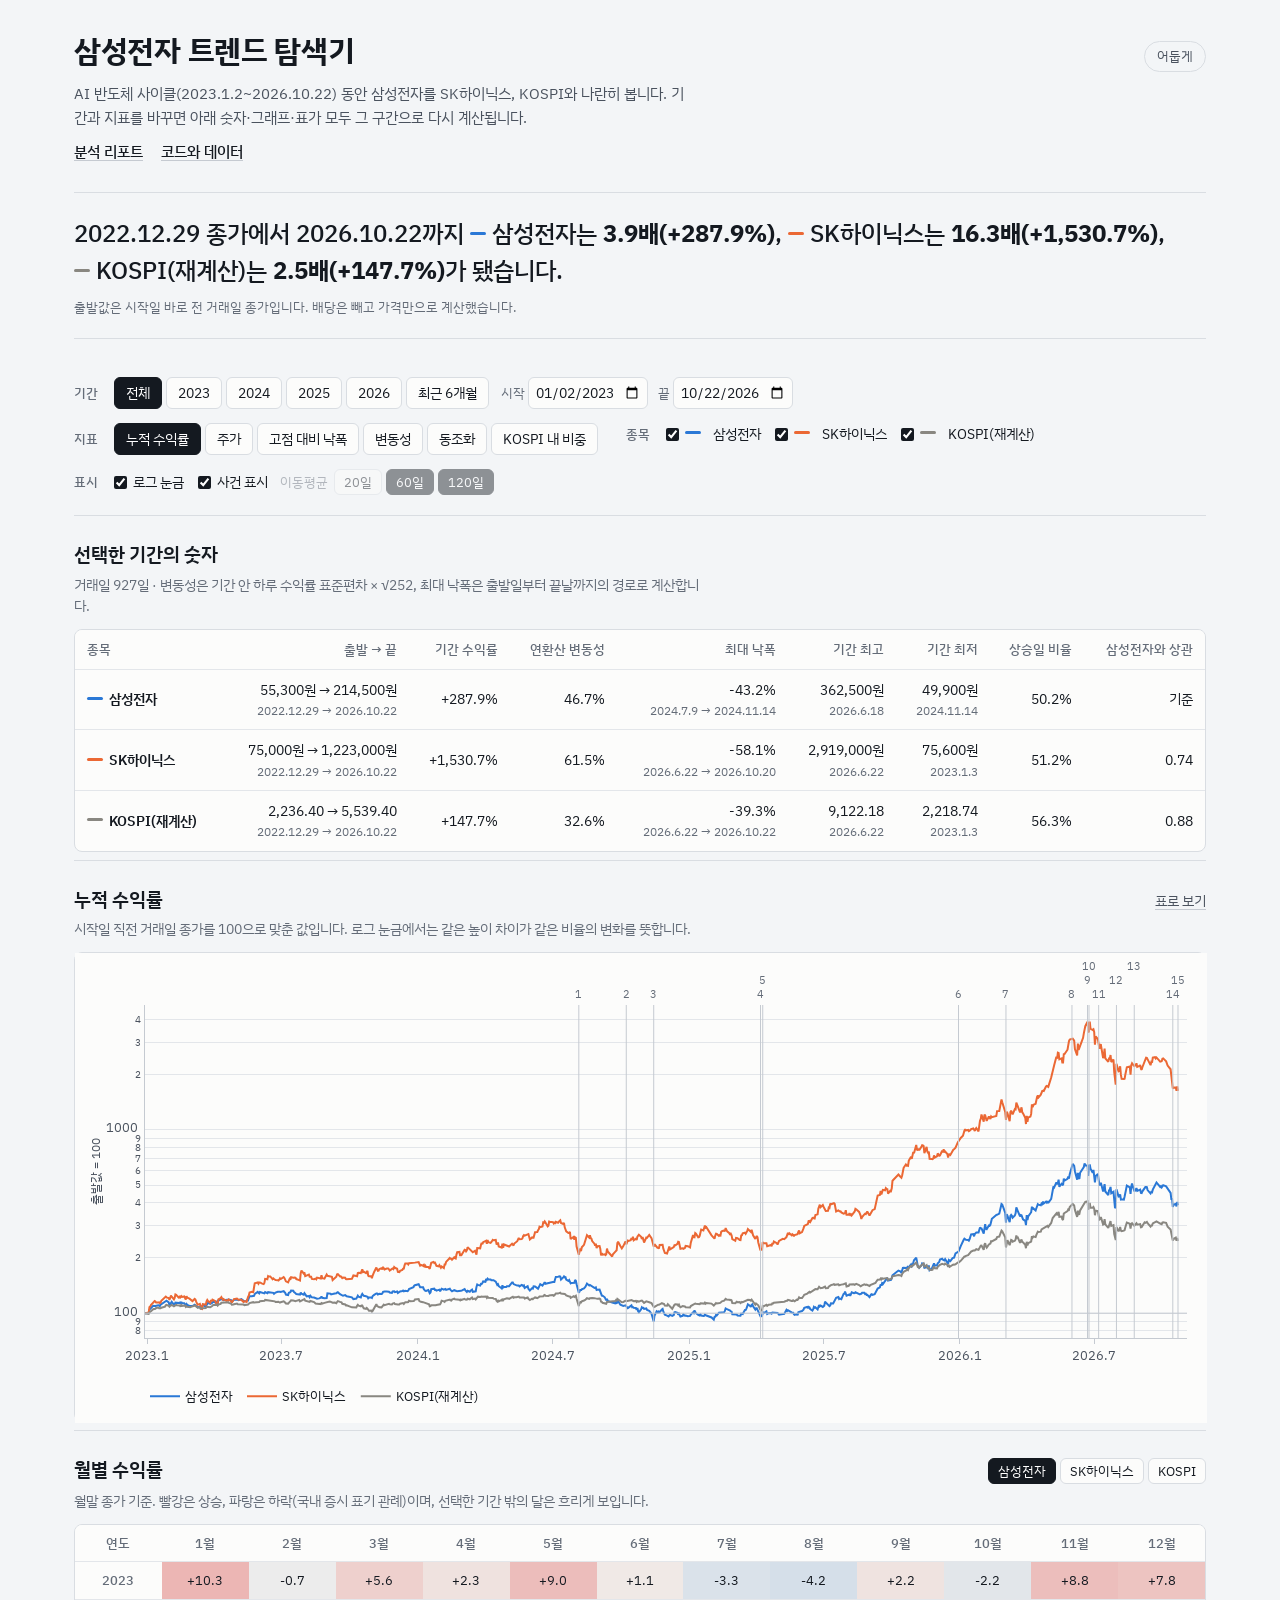
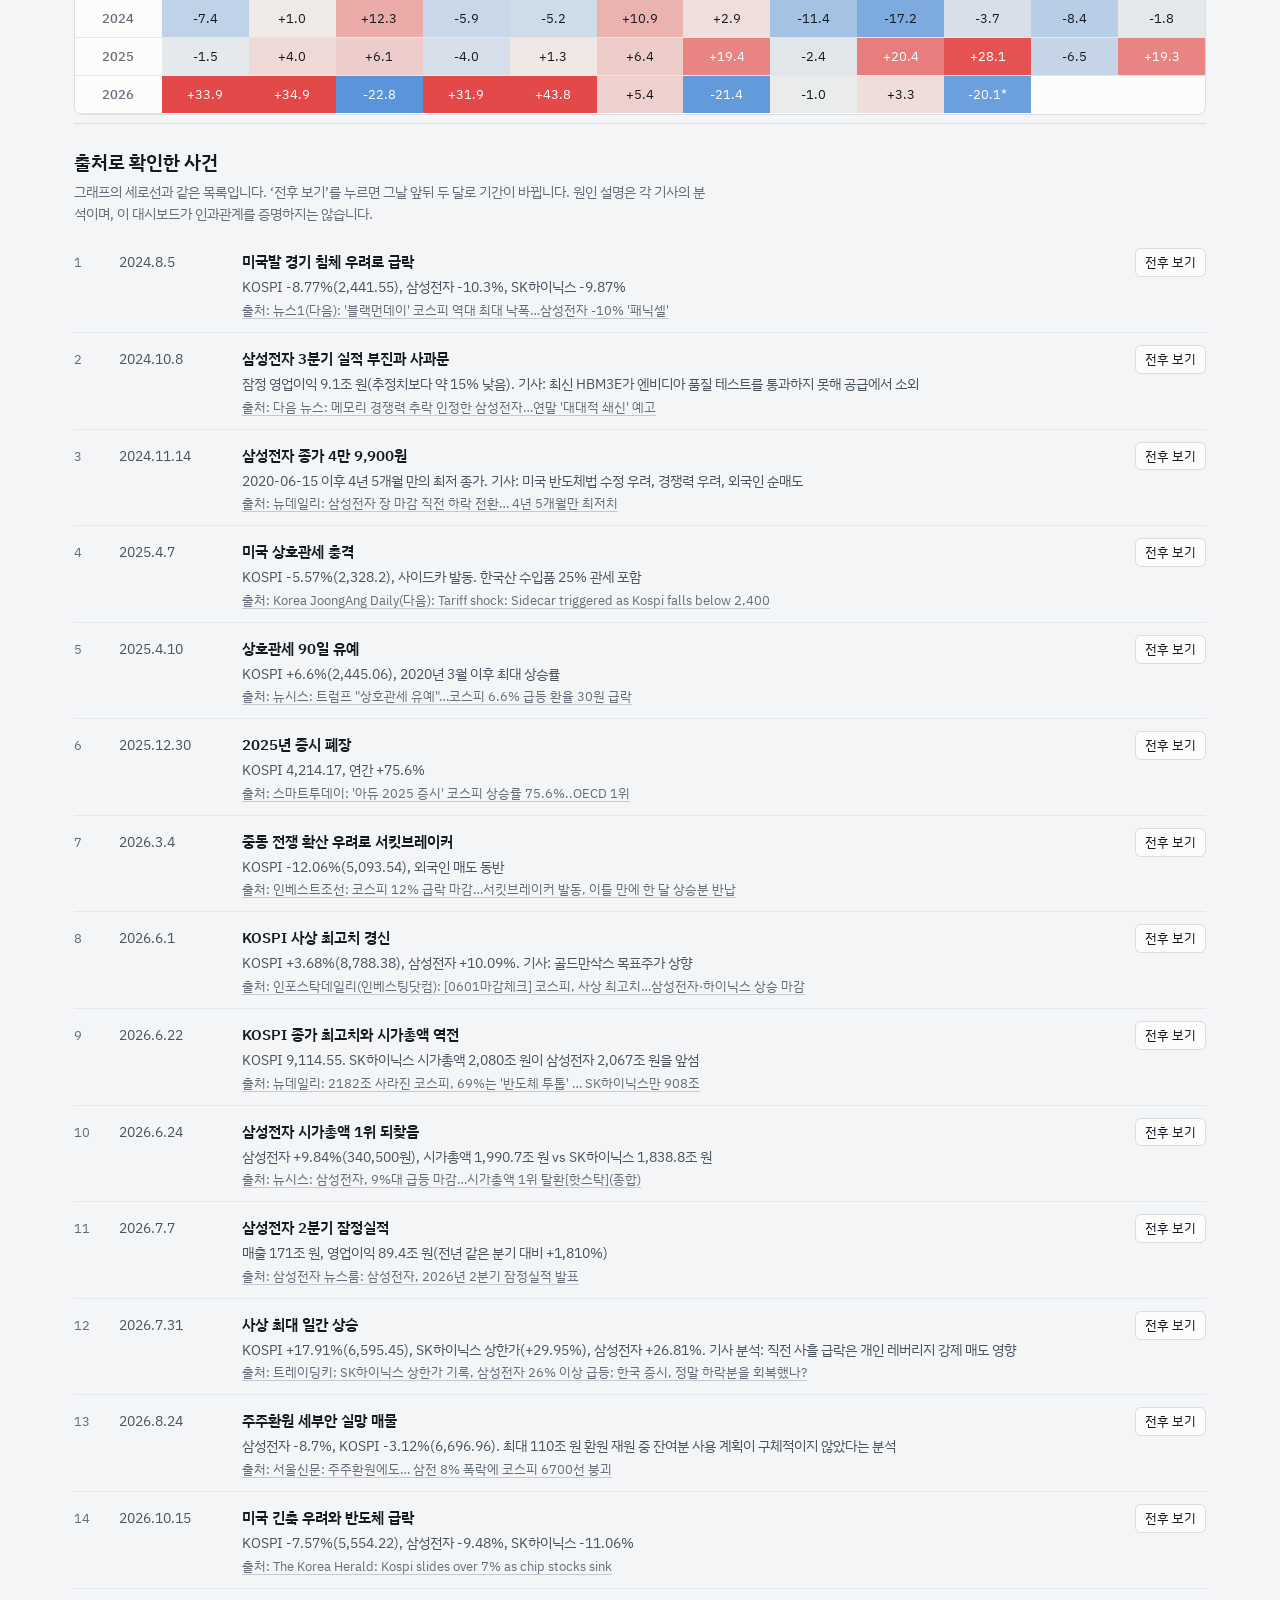
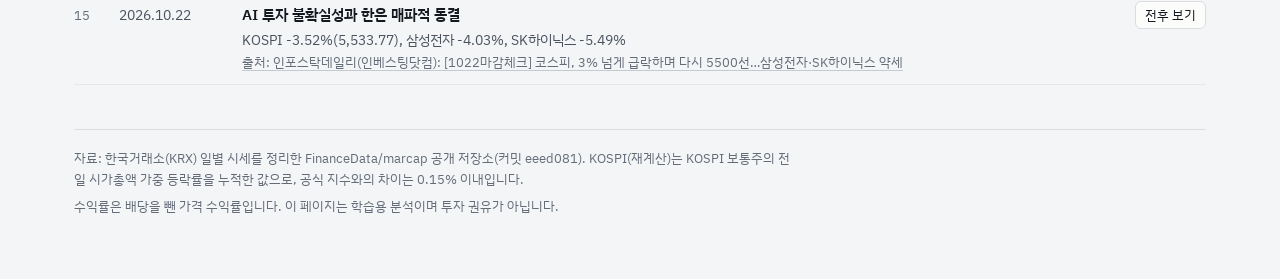
==== 개인/M1-1/docs/index.html @ 976bb906 "feat: 기간·지표를 바꿔 보는 웹 대시보드 추가 (GitHub Pages용 docs/) - 기간 버튼·날짜 지정, 6개 지표, 종목 선택, 이동평균, 사건 표시, 표로 보기, " ====
<!doctype html>
<html lang="ko">
<head>
  <meta charset="utf-8">
  <meta name="viewport" content="width=device-width, initial-scale=1">
  <title>삼성전자 트렌드 탐색기</title>
  <meta name="description" content="2023~2026년 삼성전자·SK하이닉스·KOSPI 일별 시세를 기간과 지표를 바꿔 가며 살펴보는 대시보드">
  <link rel="preconnect" href="https://fonts.googleapis.com">
  <link rel="preconnect" href="https://fonts.gstatic.com" crossorigin>
  <link rel="stylesheet" href="https://fonts.googleapis.com/css2?family=IBM+Plex+Sans+KR:wght@400;500;600;700&display=swap">
  <link rel="stylesheet" href="styles.css">
</head>
<body>
  <a class="skip" href="#main-chart">그래프로 건너뛰기</a>
  <div class="page">
    <header class="masthead">
      <div class="masthead-row">
        <h1>삼성전자 트렌드 탐색기</h1>
        <button type="button" class="theme-toggle" id="theme-toggle" aria-label="화면 밝기 전환">어둡게</button>
      </div>
      <p class="lede">AI 반도체 사이클(2023.1.2~2026.10.22) 동안 삼성전자를 SK하이닉스, KOSPI와 나란히 봅니다.
        기간과 지표를 바꾸면 아래 숫자·그래프·표가 모두 그 구간으로 다시 계산됩니다.</p>
      <p class="links">
        <a href="https://github.com/Sungtae10/codyssey-semiconductor-trend-analysis/blob/main/REPORT.md">분석 리포트</a>
        <a href="https://github.com/Sungtae10/codyssey-semiconductor-trend-analysis">코드와 데이터</a>
      </p>
    </header>

    <section class="readout" aria-live="polite">
      <p id="readout-text">불러오는 중</p>
      <p class="readout-note" id="readout-note"></p>
    </section>

    <form class="filters" id="filters" aria-label="보기 설정">
      <fieldset class="filter-group">
        <legend>기간</legend>
        <div class="seg" role="group" aria-label="기간 빠른 선택" id="period-presets">
          <button type="button" data-preset="all" aria-pressed="true">전체</button>
          <button type="button" data-preset="2023" aria-pressed="false">2023</button>
          <button type="button" data-preset="2024" aria-pressed="false">2024</button>
          <button type="button" data-preset="2025" aria-pressed="false">2025</button>
          <button type="button" data-preset="2026" aria-pressed="false">2026</button>
          <button type="button" data-preset="6m" aria-pressed="false">최근 6개월</button>
        </div>
        <div class="dates">
          <label>시작 <input type="date" id="start-date"></label>
          <label>끝 <input type="date" id="end-date"></label>
        </div>
      </fieldset>

      <fieldset class="filter-group">
        <legend>지표</legend>
        <div class="seg" role="group" aria-label="지표 선택" id="metric-buttons">
          <button type="button" data-metric="cum" aria-pressed="true">누적 수익률</button>
          <button type="button" data-metric="price" aria-pressed="false">주가</button>
          <button type="button" data-metric="dd" aria-pressed="false">고점 대비 낙폭</button>
          <button type="button" data-metric="vol" aria-pressed="false">변동성</button>
          <button type="button" data-metric="corr" aria-pressed="false">동조화</button>
          <button type="button" data-metric="share" aria-pressed="false">KOSPI 내 비중</button>
        </div>
      </fieldset>

      <fieldset class="filter-group">
        <legend>종목</legend>
        <div class="checks" id="series-checks">
          <label><input type="checkbox" value="SEC" checked><span class="key key-sec" aria-hidden="true"></span>삼성전자</label>
          <label><input type="checkbox" value="SKH" checked><span class="key key-skh" aria-hidden="true"></span>SK하이닉스</label>
          <label><input type="checkbox" value="KOSPI" checked><span class="key key-kospi" aria-hidden="true"></span>KOSPI(재계산)</label>
        </div>
      </fieldset>

      <fieldset class="filter-group options">
        <legend>표시</legend>
        <div class="checks">
          <label><input type="checkbox" id="opt-log" checked>로그 눈금</label>
          <label><input type="checkbox" id="opt-events" checked>사건 표시</label>
        </div>
        <div class="seg seg-small" role="group" aria-label="이동평균선" id="ma-buttons">
          <span class="seg-label">이동평균</span>
          <button type="button" data-ma="20" aria-pressed="false">20일</button>
          <button type="button" data-ma="60" aria-pressed="true">60일</button>
          <button type="button" data-ma="120" aria-pressed="true">120일</button>
        </div>
      </fieldset>
    </form>

    <main>
      <section class="block" aria-labelledby="kpi-title">
        <h2 id="kpi-title">선택한 기간의 숫자</h2>
        <p class="block-note" id="kpi-note"></p>
        <div class="table-wrap">
          <table class="kpi" id="kpi-table">
            <thead>
              <tr>
                <th scope="col">종목</th>
                <th scope="col">출발 → 끝</th>
                <th scope="col">기간 수익률</th>
                <th scope="col">연환산 변동성</th>
                <th scope="col">최대 낙폭</th>
                <th scope="col">기간 최고</th>
                <th scope="col">기간 최저</th>
                <th scope="col">상승일 비율</th>
                <th scope="col">삼성전자와 상관</th>
              </tr>
            </thead>
            <tbody></tbody>
          </table>
        </div>
      </section>

      <section class="block" aria-labelledby="chart-title">
        <div class="block-head">
          <h2 id="chart-title">누적 수익률</h2>
          <button type="button" class="link-button" id="table-toggle" aria-expanded="false" aria-controls="chart-table-wrap">표로 보기</button>
        </div>
        <p class="block-note" id="chart-note"></p>
        <div id="main-chart" class="chart" role="img" aria-label="선택한 지표의 일별 그래프"></div>
        <div class="table-wrap tall" id="chart-table-wrap" hidden>
          <table class="data" id="chart-table"></table>
        </div>
      </section>

      <section class="block" aria-labelledby="monthly-title">
        <div class="block-head">
          <h2 id="monthly-title">월별 수익률</h2>
          <div class="seg seg-small" role="group" aria-label="월별 수익률 종목" id="monthly-series">
            <button type="button" data-series="SEC" aria-pressed="true">삼성전자</button>
            <button type="button" data-series="SKH" aria-pressed="false">SK하이닉스</button>
            <button type="button" data-series="KOSPI" aria-pressed="false">KOSPI</button>
          </div>
        </div>
        <p class="block-note">월말 종가 기준. 빨강은 상승, 파랑은 하락(국내 증시 표기 관례)이며, 선택한 기간 밖의 달은 흐리게 보입니다.</p>
        <div class="table-wrap">
          <table class="monthly" id="monthly-table"></table>
        </div>
      </section>

      <section class="block" aria-labelledby="events-title">
        <h2 id="events-title">출처로 확인한 사건</h2>
        <p class="block-note">그래프의 세로선과 같은 목록입니다. ‘전후 보기’를 누르면 그날 앞뒤 두 달로 기간이 바뀝니다.
          원인 설명은 각 기사의 분석이며, 이 대시보드가 인과관계를 증명하지는 않습니다.</p>
        <ol class="events" id="event-list"></ol>
      </section>
    </main>

    <footer class="footer">
      <p>자료: 한국거래소(KRX) 일별 시세를 정리한 FinanceData/marcap 공개 저장소(커밋 <span id="data-ref"></span>).
        KOSPI(재계산)는 KOSPI 보통주의 전일 시가총액 가중 등락률을 누적한 값으로, 공식 지수와의 차이는 0.15% 이내입니다.</p>
      <p>수익률은 배당을 뺀 가격 수익률입니다. 이 페이지는 학습용 분석이며 투자 권유가 아닙니다.</p>
    </footer>
  </div>

  <script src="vendor/plotly-basic-2.35.2.min.js"></script>
  <script src="data/dashboard-data.js"></script>
  <script src="app.js"></script>
</body>
</html>
---- 개인/M1-1/docs/styles.css ----
/* 삼성전자 트렌드 탐색기
   색: 데이터 색(삼성전자 파랑, SK하이닉스 주황, KOSPI 회색)은 검증한 팔레트를 그대로 쓰고,
   화면 바탕은 실리콘 웨이퍼처럼 차가운 은회색으로 잡았다. 강조는 '읽어 주는 문장' 한 곳에만 둔다. */
:root {
  color-scheme: light;
  --page: #f3f5f7;
  --surface: #fcfcfb;
  --ink: #141920;
  --ink-2: #4a525e;
  --muted: #646c78;
  --grid: #e3e6ea;
  --axis: #c5cad1;
  --line: #d9dde2;
  --sec: #2a78d6;
  --skh: #eb6834;
  --kospi: #898781;
  --up: #e34948;
  --down: #2a78d6;
  --neutral: #f0efec;
  --chip: #141920;
  --chip-ink: #ffffff;
  --focus: #2a78d6;
  --ma20: #8a919b;
  --ma60: #545c68;
  --ma120: #141920;
  --font: "IBM Plex Sans KR", "Apple SD Gothic Neo", "Malgun Gothic", system-ui, sans-serif;
}
@media (prefers-color-scheme: dark) {
  :root:where(:not([data-theme="light"])) {
    color-scheme: dark;
    --page: #0f1216;
    --surface: #161a1f;
    --ink: #edf0f3;
    --ink-2: #b7bec7;
    --muted: #949ba5;
    --grid: #262c33;
    --axis: #3a414a;
    --line: #2b3139;
    --sec: #3987e5;
    --skh: #d95926;
    --kospi: #898781;
    --up: #e66767;
    --down: #3987e5;
    --neutral: #383835;
    --chip: #edf0f3;
    --chip-ink: #0f1216;
    --focus: #6da7ec;
    --ma20: #6f7781;
    --ma60: #a7aeb8;
    --ma120: #edf0f3;
  }
}
:root[data-theme="dark"] {
  color-scheme: dark;
  --page: #0f1216;
  --surface: #161a1f;
  --ink: #edf0f3;
  --ink-2: #b7bec7;
  --muted: #949ba5;
  --grid: #262c33;
  --axis: #3a414a;
  --line: #2b3139;
  --sec: #3987e5;
  --skh: #d95926;
  --kospi: #898781;
  --up: #e66767;
  --down: #3987e5;
  --neutral: #383835;
  --chip: #edf0f3;
  --chip-ink: #0f1216;
  --focus: #6da7ec;
  --ma20: #6f7781;
  --ma60: #a7aeb8;
  --ma120: #edf0f3;
}

* { box-sizing: border-box; }
html { -webkit-text-size-adjust: 100%; }
body {
  margin: 0;
  background: var(--page);
  color: var(--ink);
  font-family: var(--font);
  font-size: 15px;
  line-height: 1.6;
}
a { color: inherit; text-decoration-color: var(--axis); text-underline-offset: 3px; }
a:hover { text-decoration-color: currentColor; }
:focus-visible { outline: 2px solid var(--focus); outline-offset: 2px; border-radius: 4px; }

.skip { position: absolute; left: -999px; top: 8px; background: var(--surface); padding: 6px 10px; }
.skip:focus { left: 16px; z-index: 10; }

.page { max-width: 1180px; margin: 0 auto; padding: 32px 24px 56px; }

/* 머리말 */
.masthead-row { display: flex; align-items: baseline; justify-content: space-between; gap: 16px; }
h1 { font-size: 30px; line-height: 1.25; font-weight: 700; letter-spacing: -0.01em; margin: 0; }
.lede { margin: 10px 0 0; max-width: 68ch; color: var(--ink-2); }
.links { display: flex; gap: 18px; margin: 10px 0 0; font-weight: 500; }
.theme-toggle {
  font: inherit; font-size: 13px; color: var(--ink-2); background: transparent;
  border: 1px solid var(--line); border-radius: 999px; padding: 4px 12px; cursor: pointer;
}

/* 읽어 주는 문장: 이 페이지에서 가장 큰 글자 */
.readout { margin: 28px 0 22px; padding: 22px 0 20px; border-top: 1px solid var(--line); border-bottom: 1px solid var(--line); }
.readout p { margin: 0; }
#readout-text { font-size: 24px; line-height: 1.55; font-weight: 500; max-width: 46em; word-break: keep-all; }
#readout-text b { font-weight: 700; }
#readout-text .who { white-space: nowrap; }
.readout-note { margin-top: 8px !important; color: var(--muted); font-size: 13px; }
.key { display: inline-block; width: 16px; height: 3px; border-radius: 2px; vertical-align: middle; margin-right: 6px; transform: translateY(-2px); }
.key-sec { background: var(--sec); }
.key-skh { background: var(--skh); }
.key-kospi { background: var(--kospi); }
.key-ex2 { background: var(--kospi); }

/* 보기 설정: 그래프들 위 한 줄(좁은 화면에서는 줄바꿈) */
.filters {
  display: flex; flex-wrap: wrap; gap: 14px 28px; align-items: flex-start;
  padding: 16px 0 20px; position: sticky; top: 0; z-index: 5; background: var(--page);
}
.filter-group { border: 0; margin: 0; padding: 0; min-width: 0; display: flex; flex-wrap: wrap; align-items: center; gap: 8px 12px; }
.filter-group legend { float: left; font-size: 13px; color: var(--muted); font-weight: 500; margin-right: 4px; padding: 0; }
.seg { display: inline-flex; flex-wrap: wrap; gap: 4px; }
.seg button {
  font: inherit; font-size: 14px; color: var(--ink); background: var(--surface);
  border: 1px solid var(--line); border-radius: 6px; padding: 5px 11px; cursor: pointer; line-height: 1.4;
}
.seg button:hover { border-color: var(--axis); }
.seg button[aria-pressed="true"] { background: var(--chip); color: var(--chip-ink); border-color: var(--chip); }
.seg-small button { font-size: 13px; padding: 3px 9px; }
.seg-label { font-size: 13px; color: var(--muted); align-self: center; margin-right: 2px; }
.dates { display: inline-flex; gap: 10px; font-size: 13px; color: var(--muted); }
.dates input {
  font: inherit; font-size: 14px; color: var(--ink); background: var(--surface);
  border: 1px solid var(--line); border-radius: 6px; padding: 3px 6px;
}
.checks { display: inline-flex; flex-wrap: wrap; gap: 6px 14px; font-size: 14px; }
.checks label { display: inline-flex; align-items: center; gap: 6px; cursor: pointer; }
.checks input { accent-color: var(--chip); margin: 0; }
.is-disabled { opacity: 0.45; }

/* 본문 블록: 카드 대신 위 경계선으로 구획 */
.block { padding: 26px 0 8px; border-top: 1px solid var(--line); }
.block-head { display: flex; flex-wrap: wrap; align-items: baseline; justify-content: space-between; gap: 10px; }
h2 { font-size: 19px; line-height: 1.35; font-weight: 600; margin: 0; }
.block-note { margin: 6px 0 12px; color: var(--muted); font-size: 13.5px; max-width: 80ch; }
.link-button { font: inherit; font-size: 14px; background: none; border: 0; padding: 0; color: var(--ink-2); text-decoration: underline; text-decoration-color: var(--axis); text-underline-offset: 3px; cursor: pointer; }

.chart { width: 100%; height: 470px; background: var(--surface); border: 1px solid var(--line); border-radius: 8px; }

/* 표 */
.table-wrap { overflow-x: auto; background: var(--surface); border: 1px solid var(--line); border-radius: 8px; }
.table-wrap.tall { max-height: 420px; overflow-y: auto; margin-top: 12px; }
table { border-collapse: collapse; width: 100%; font-size: 14px; }
th, td { padding: 9px 12px; text-align: right; white-space: nowrap; border-bottom: 1px solid var(--grid); font-variant-numeric: tabular-nums; }
th { font-weight: 500; color: var(--muted); font-size: 13px; background: var(--surface); position: sticky; top: 0; }
th:first-child, td:first-child { text-align: left; }
tbody tr:last-child td { border-bottom: 0; }
td .sub { display: block; color: var(--muted); font-size: 12px; }
.kpi td:first-child { font-weight: 600; }
.pos { color: var(--ink); }
.monthly th, .monthly td { text-align: center; padding: 8px 6px; min-width: 56px; }
.monthly td.cell { font-size: 13px; }
.monthly td.out { opacity: 0.32; }
.monthly td.empty { color: var(--muted); }

/* 사건 목록: 날짜 순서라 번호가 의미를 가진다 */
.events { list-style: none; margin: 0; padding: 0; counter-reset: ev; }
.events li { display: grid; grid-template-columns: 2.2em 7.4em 1fr auto; gap: 4px 12px; padding: 12px 0; border-bottom: 1px solid var(--grid); align-items: baseline; }
.events li::before { counter-increment: ev; content: counter(ev); color: var(--muted); font-size: 13px; font-variant-numeric: tabular-nums; }
.events time { color: var(--ink-2); font-size: 14px; font-variant-numeric: tabular-nums; }
.events .what b { font-weight: 600; }
.events .what p { margin: 2px 0 0; color: var(--ink-2); font-size: 13.5px; }
.events .src { display: block; margin-top: 2px; font-size: 12.5px; color: var(--muted); }
.events button { font: inherit; font-size: 13px; color: var(--ink); background: var(--surface); border: 1px solid var(--line); border-radius: 6px; padding: 3px 9px; cursor: pointer; }

.footer { margin-top: 36px; padding-top: 18px; border-top: 1px solid var(--line); color: var(--muted); font-size: 13px; }
.footer p { margin: 0 0 6px; max-width: 90ch; }

@media (max-width: 720px) {
  .page { padding: 22px 16px 44px; }
  h1 { font-size: 24px; }
  #readout-text { font-size: 19px; }
  .filters { position: static; }
  .chart { height: 380px; }
  .events li { grid-template-columns: 1.6em 1fr; }
  .events li time { grid-column: 2; }
  .events li .what { grid-column: 2; }
  .events li button { grid-column: 2; justify-self: start; }
}
@media (prefers-reduced-motion: reduce) {
  * { scroll-behavior: auto !important; transition: none !important; }
}
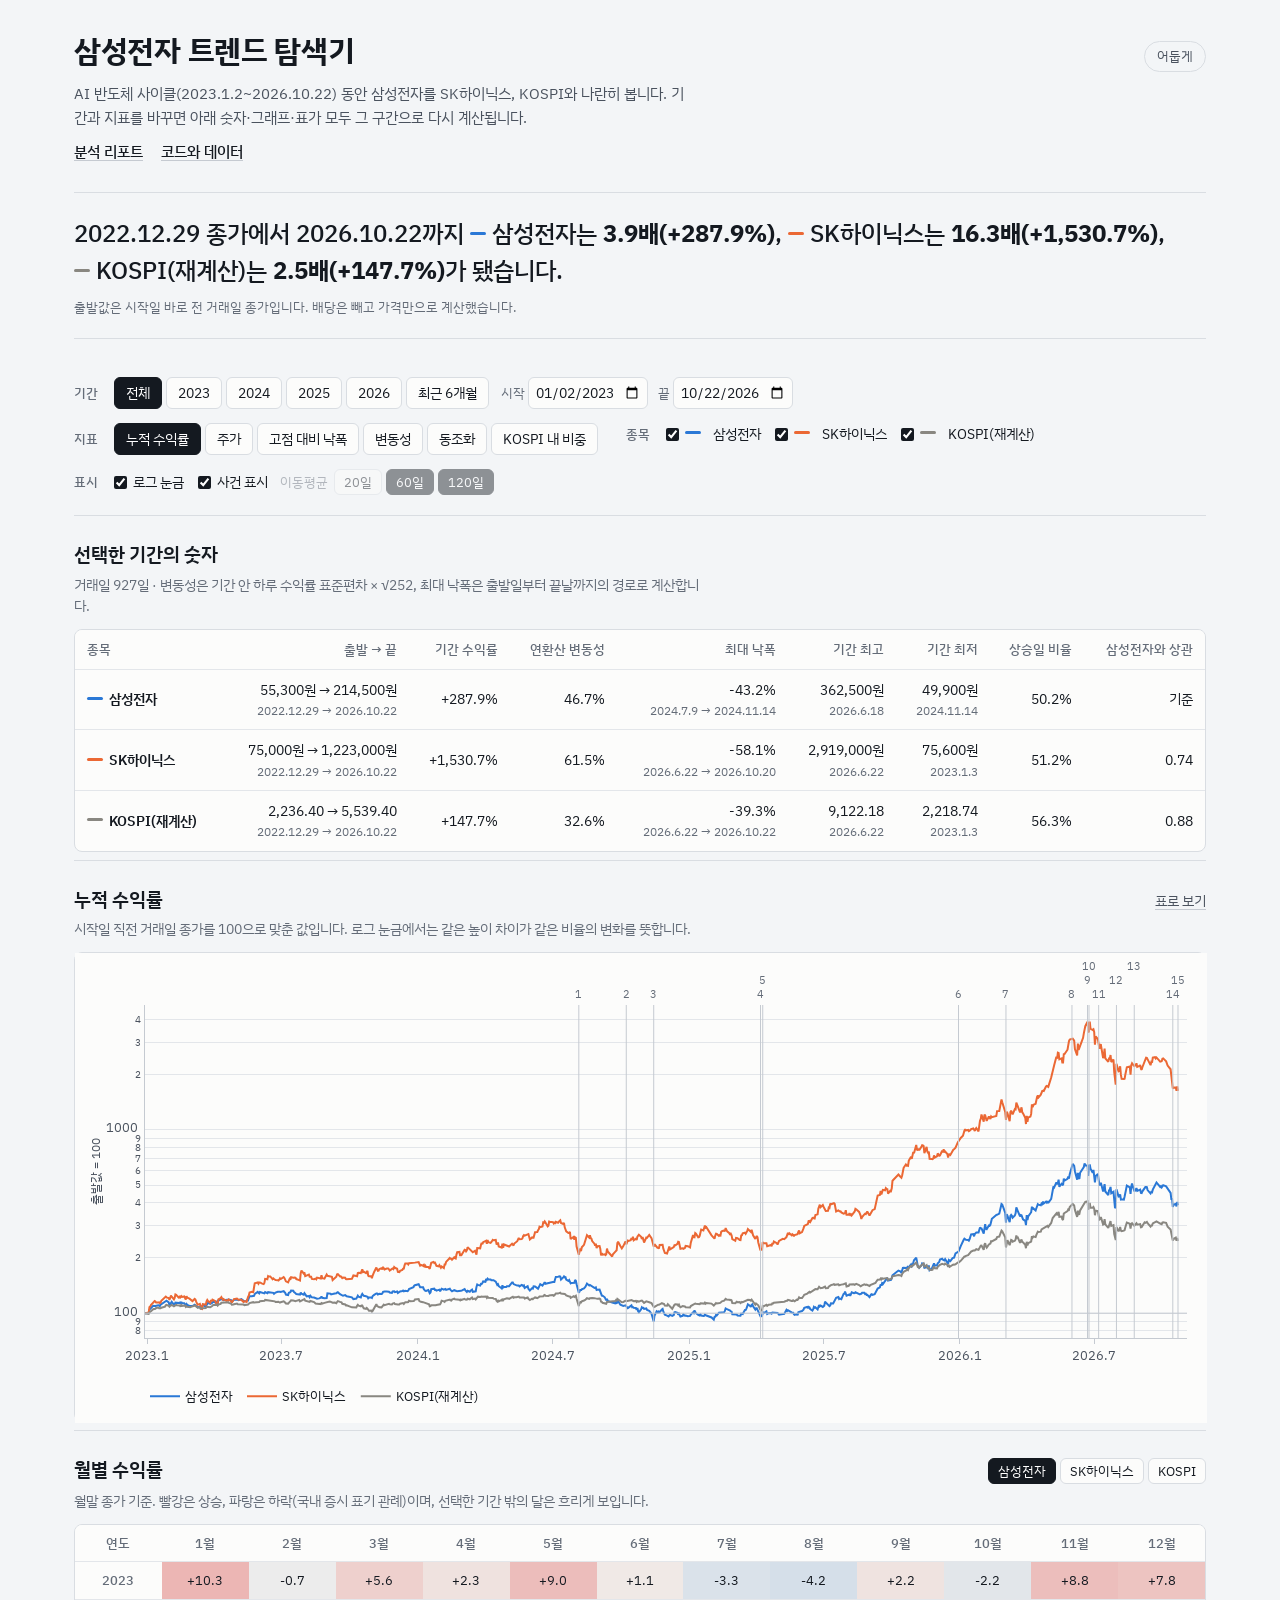
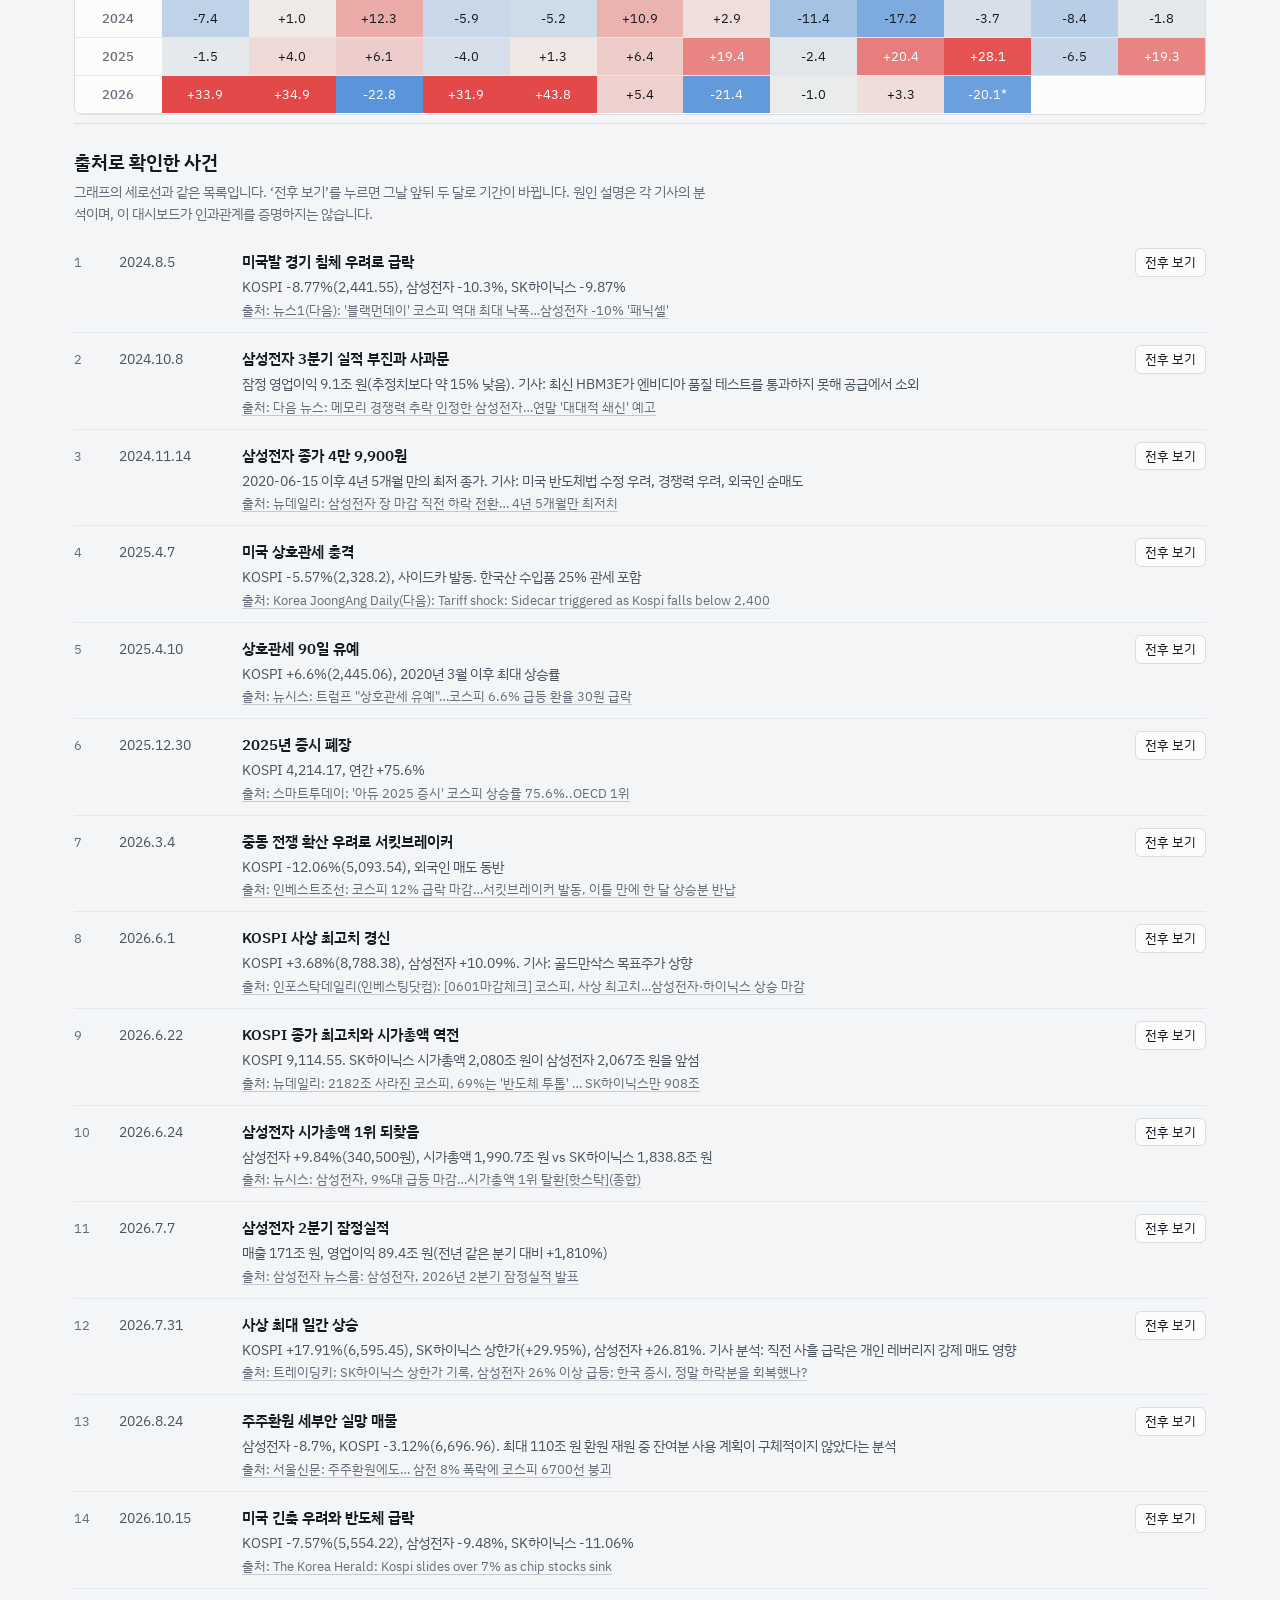
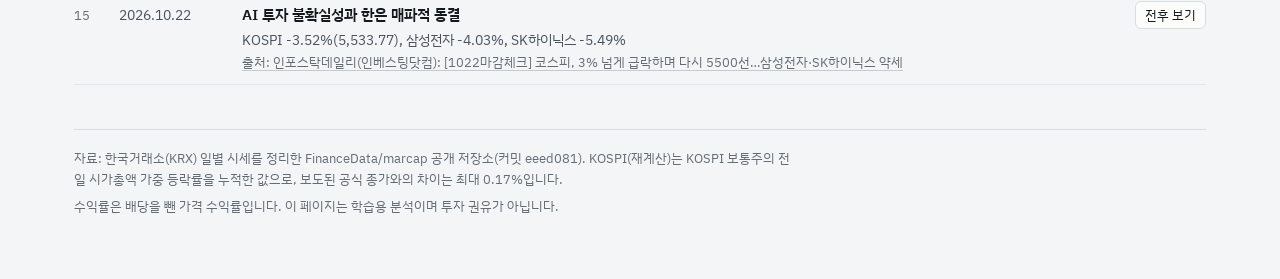
==== commit a0111b23: "fix: KOSPI 재계산 오차를 계산값으로 표시하고 저장소 주소 반영 - 그림 2 각주와 대시보드 바닥글의 '0.15% 이내' 고정 문구를 교차 대조 결과(최대 0.17%)로 자" ====
--- a/개인/M1-1/docs/index.html
+++ b/개인/M1-1/docs/index.html
@@ -21,8 +21,8 @@
       <p class="lede">AI 반도체 사이클(2023.1.2~2026.10.22) 동안 삼성전자를 SK하이닉스, KOSPI와 나란히 봅니다.
         기간과 지표를 바꾸면 아래 숫자·그래프·표가 모두 그 구간으로 다시 계산됩니다.</p>
       <p class="links">
-        <a href="https://github.com/Sungtae10/codyssey-semiconductor-trend-analysis/blob/main/REPORT.md">분석 리포트</a>
-        <a href="https://github.com/Sungtae10/codyssey-semiconductor-trend-analysis">코드와 데이터</a>
+        <a href="https://github.com/Sungtae10/codyssey-semiconductor-trend-analysis-M1-1/blob/main/REPORT.md">분석 리포트</a>
+        <a href="https://github.com/Sungtae10/codyssey-semiconductor-trend-analysis-M1-1">코드와 데이터</a>
       </p>
     </header>
 
@@ -145,7 +145,7 @@
 
     <footer class="footer">
       <p>자료: 한국거래소(KRX) 일별 시세를 정리한 FinanceData/marcap 공개 저장소(커밋 <span id="data-ref"></span>).
-        KOSPI(재계산)는 KOSPI 보통주의 전일 시가총액 가중 등락률을 누적한 값으로, 공식 지수와의 차이는 0.15% 이내입니다.</p>
+        KOSPI(재계산)는 KOSPI 보통주의 전일 시가총액 가중 등락률을 누적한 값으로, 보도된 공식 종가와의 차이는 최대 <span id="kospi-err"></span>%입니다.</p>
       <p>수익률은 배당을 뺀 가격 수익률입니다. 이 페이지는 학습용 분석이며 투자 권유가 아닙니다.</p>
     </footer>
   </div>
